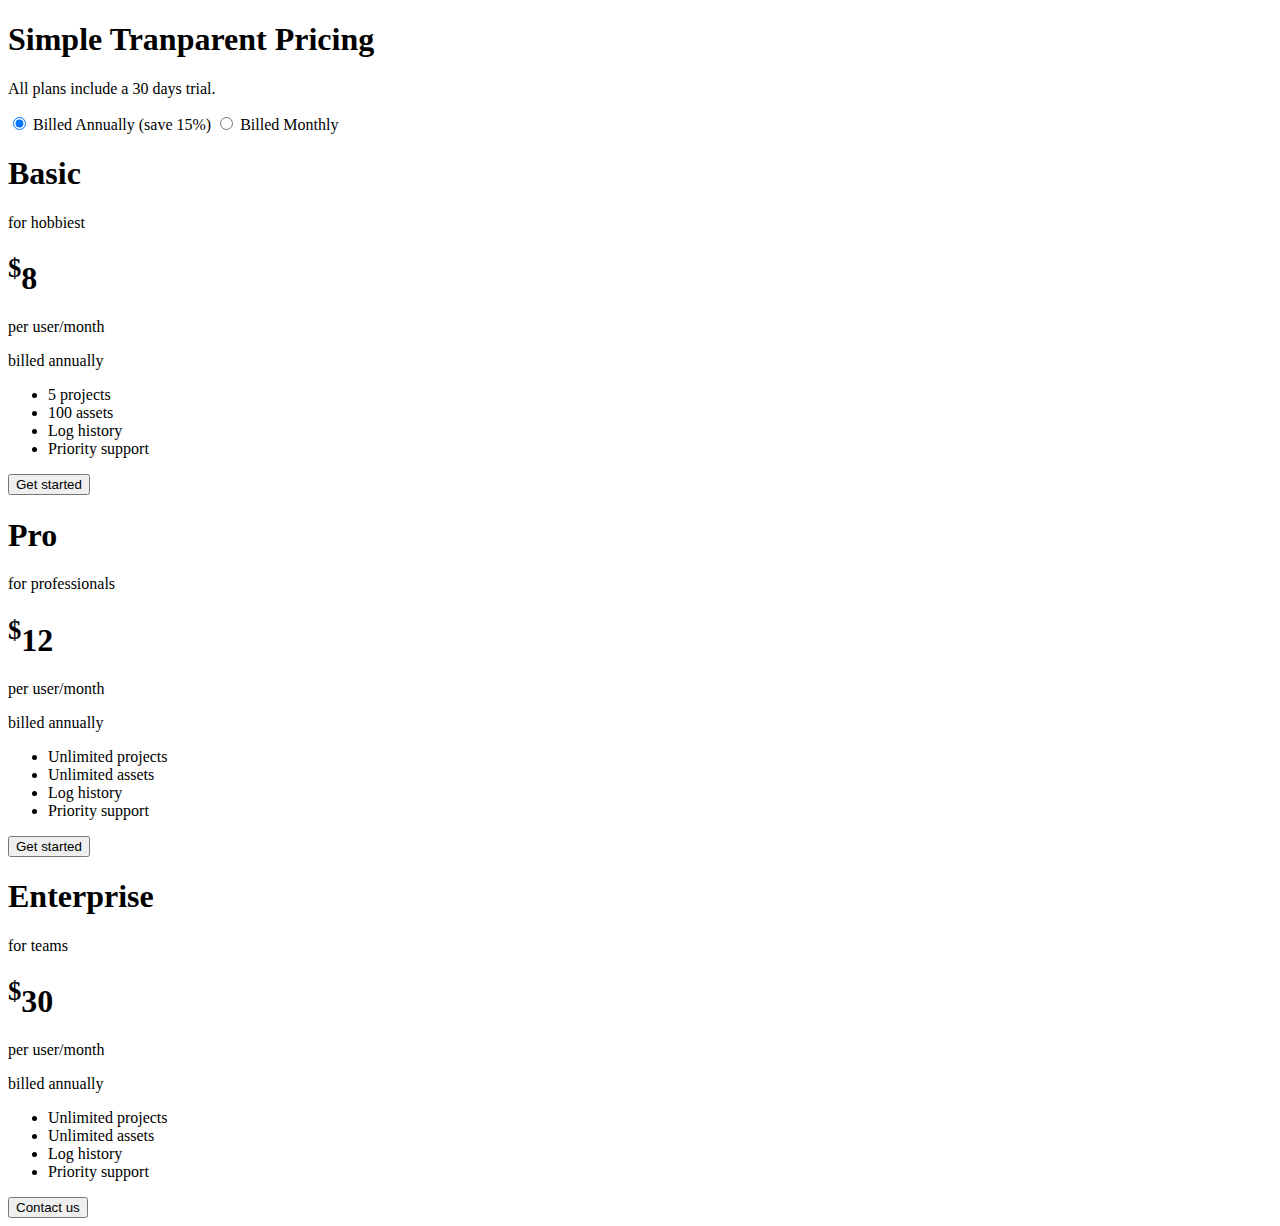
==== index.html @ 9973e3ad "Rename simple pricing.html to index.html" ====
<!DOCTYPE html>
<html lang="en">
<meta charset="UTF-8" name="viewport" content="width=device-width,initial-scale=1.0">
<link rel="stylesheet" href="simplepricing.css" />
<head>
<title>Simple Tranparent Pricing</title>
</head>
<main>
<div>
<h1 class="heading">Simple Tranparent Pricing</h1><p>All plans include a 30 days trial.</p>
</div>
<form>
<input type="radio" id="annually"
     name="billing" value="billing" checked>
    <label for="annually">Billed Annually (save 15%)</label>
	 
	 <input type="radio" id="monthly"
     name="billing" value="billing">
    <label for="monthly">Billed Monthly</label>
</form>
<div class="price-container">
	<div class="price-boxes">
<h1 class="basic bas">Basic</h1>
<p class="closer">for hobbiest</p>
<div class="price">
<div>
<h1><sup>$</sup>8</h1>
</div>
<div>
<p class="per">per user/month</p>
<p class="per">billed annually</p>
</div>
</div>
<ul>
<li>5 projects</li>
<li>100 assets</li>
<li class="ddos">Log history</li>
<li class="ddos">Priority support</li>
</ul>
<button>Get started</button>
	</div>
<div class="price-boxes">
<h1 class="basic pro">Pro</h1>
<p class="closer">for professionals</p>
<div class="price">
<div>
<h1><sup>$</sup>12</h1>
</div>
<div>
<p class="per">per user/month</p>
<p class="per">billed annually</p>
</div>
</div>
<ul>
<li>Unlimited projects</li>
<li>Unlimited assets</li>
<li>Log history</li>
<li  class="ddos">Priority support</li>
</ul>
<button>Get started</button>
</div>
<div class="price-boxes">
<h1 class="basic">Enterprise</h1>
<p class="teams closer">for teams</p>
<div class="price">
<div>
<h1><sup>$</sup>30</h1>
</div>
<div>
<p class="per">per user/month</p>
<p class="per">billed annually</p>
</div>
</div>
<ul>
<li>Unlimited projects</li>
<li>Unlimited assets</li>
<li>Log history</li>
<li>Priority support</li>
</ul>
<button>Contact us</button>
</div>
</div>






</main>
</html>
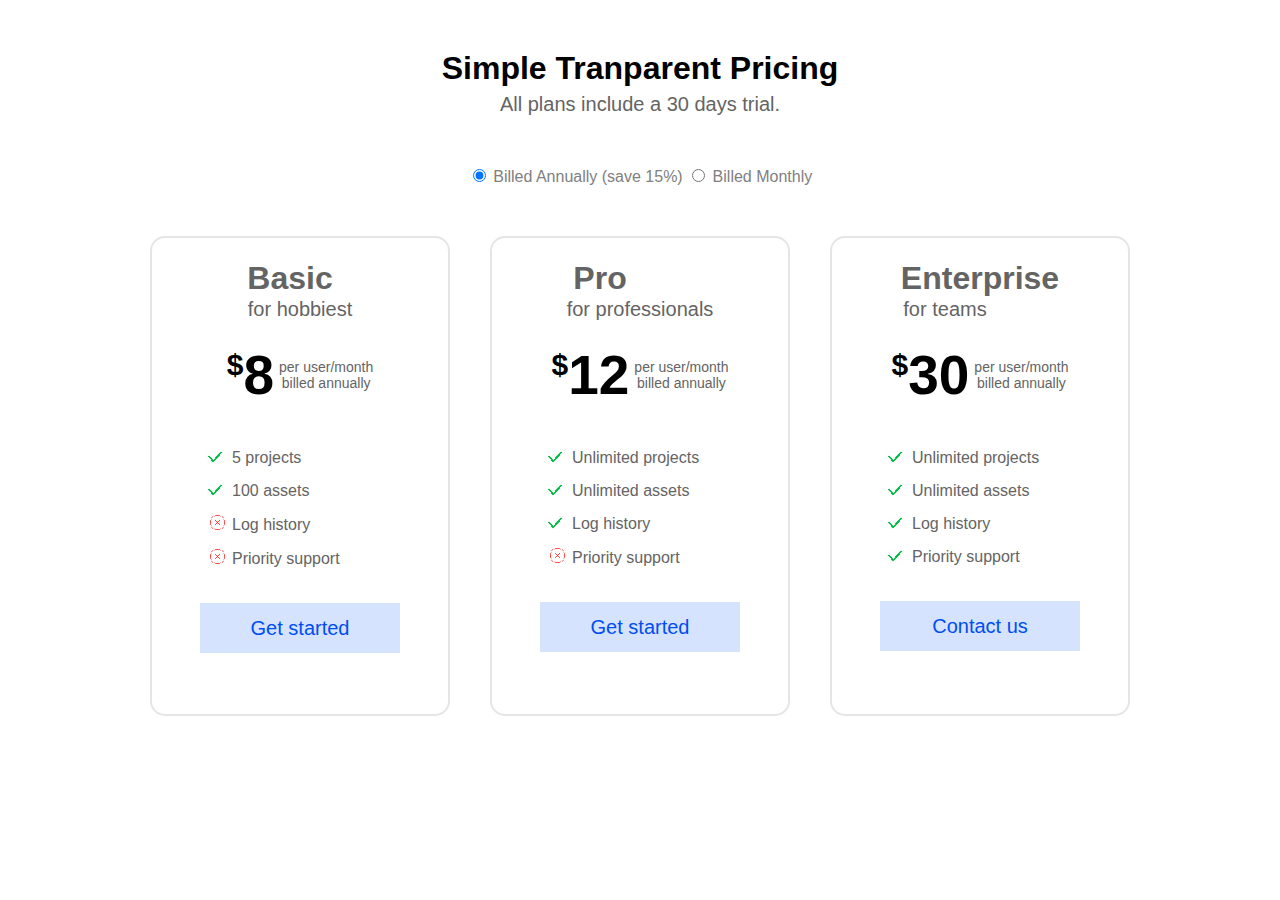
==== commit eb6f11ad: "Update index.html" ====
--- a/index.html
+++ b/index.html
@@ -3,7 +3,7 @@
 <meta charset="UTF-8" name="viewport" content="width=device-width,initial-scale=1.0">
 <link rel="stylesheet" href="simplepricing.css" />
 <head>
-<title>Simple Tranparent Pricing</title>
+<title>Simple Transparent Pricing</title>
 </head>
 <main>
 <div>
--- a/simplepricing.css
+++ b/simplepricing.css
@@ -0,0 +1,163 @@
+* {
+    box-sizing: border-box;
+	 transition: 0.5s;
+}
+
+html {
+    font-family: "Lucida Sans", sans-serif;
+	  scroll-behavior: smooth;
+}
+
+.heading {
+	color: black;
+	margin-top: 50px;
+	}
+
+h1 {
+	text-align: center;
+	color: #646464;
+}
+
+p {
+	text-align: center;
+	font-size: 20px;
+	margin-top: -15px;
+	color: #646464;
+}
+
+form {
+	text-align: center;
+	margin-top: 50px;
+	color: grey;
+}
+
+.price-container {
+	display: flex;
+	justify-content: center;
+	margin-bottom: 50px;
+	margin-top: 30px;
+	}
+
+.price-boxes {
+	width: 300px;
+	height: 480px;
+	border: 2px solid #e5e5e5;
+	margin: 20px;
+	border-radius: 15px;
+	}
+	
+.price-boxes:hover {
+	border: 2px solid #004df3;
+	transform: translateY(-1rem) ScaleX(1.02);
+	/**transition: 1s ease-in-out;
+	transition-delay: 0ms;**/
+	}
+
+.price {
+	display: flex;
+	width: 100%;
+	align-items: center;
+	justify-content: center;
+	flex-basis: fill;
+	margin-top: -35px;
+	}
+
+.basic {
+	color: #646464;
+	}
+	
+.price-boxes:hover > .basic {
+	color: #004df3;
+	}
+	
+.price-boxes:hover > button {
+	background-color: #004df3;
+	color: white;
+	}
+	
+.price-boxes:hover > .price h1 > sup {
+	color: #004df3;
+	}
+	
+	.price-boxes:hover > .price h1 {
+	color: #004df3;
+	}
+	
+/**.basic:hover {
+	color: ;
+	}
+	**/
+.price > div > h1 {
+	font-size: 55px;
+	color: black;
+	}
+
+.per {
+	font-size: 14px;
+	color: #646464;
+	margin: auto;
+	padding-left: 5px;
+	}
+	
+sup {
+	font-size: 30px;
+	color: black;
+	}
+
+ul {
+	margin-top: -10px;
+	color: #646464;
+	margin-bottom: 35px;
+	display: flex;
+	flex-direction: column;
+	list-style: none;
+	width: 100%;
+	flex-basis: fill;
+	padding-left: 80px;
+	}
+
+li {
+	margin-top: 15px;
+	list-style-image: url('greencheckmark.png') ;
+	}
+	
+.ddos {
+	  list-style-image: url('circledredx.png');
+	}
+	
+button {
+	margin: auto;
+	border: 1px solid #d5e3fe;
+	font-size: 20px;
+	color: #004df3;
+	display: flex;
+	width: 200px;
+	height: 50px;
+	justify-content: center;
+	align-items: center;
+	background-color: #d5e3fe;
+	}
+	
+	.basic.bas {
+	  margin-left: -20px;
+	}
+	
+	.basic.pro {
+	  margin-left: -80px;
+	}
+  
+	.teams {
+	  margin-left: -70px;
+	}
+	
+	.closer {
+	  margin-top: -20px;
+	}
+
+  @media (max-width: 680px)  {
+  .price-container {
+    flex-direction: column;
+    align-items: center;
+  }
+    
+  }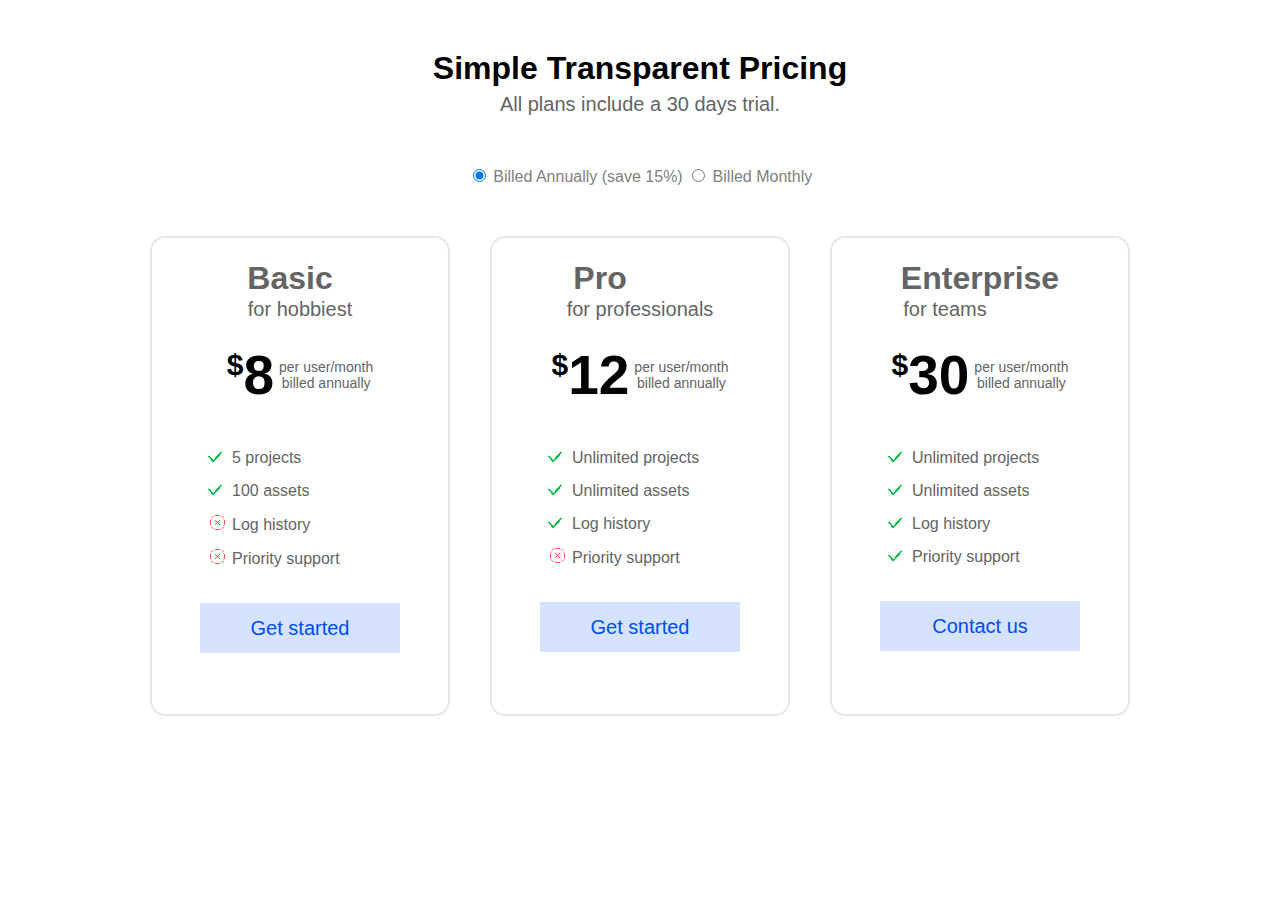
==== commit b4b0e274: "Update index.html" ====
--- a/index.html
+++ b/index.html
@@ -7,7 +7,7 @@
 </head>
 <main>
 <div>
-<h1 class="heading">Simple Tranparent Pricing</h1><p>All plans include a 30 days trial.</p>
+<h1 class="heading">Simple Transparent Pricing</h1><p>All plans include a 30 days trial.</p>
 </div>
 <form>
 <input type="radio" id="annually"
